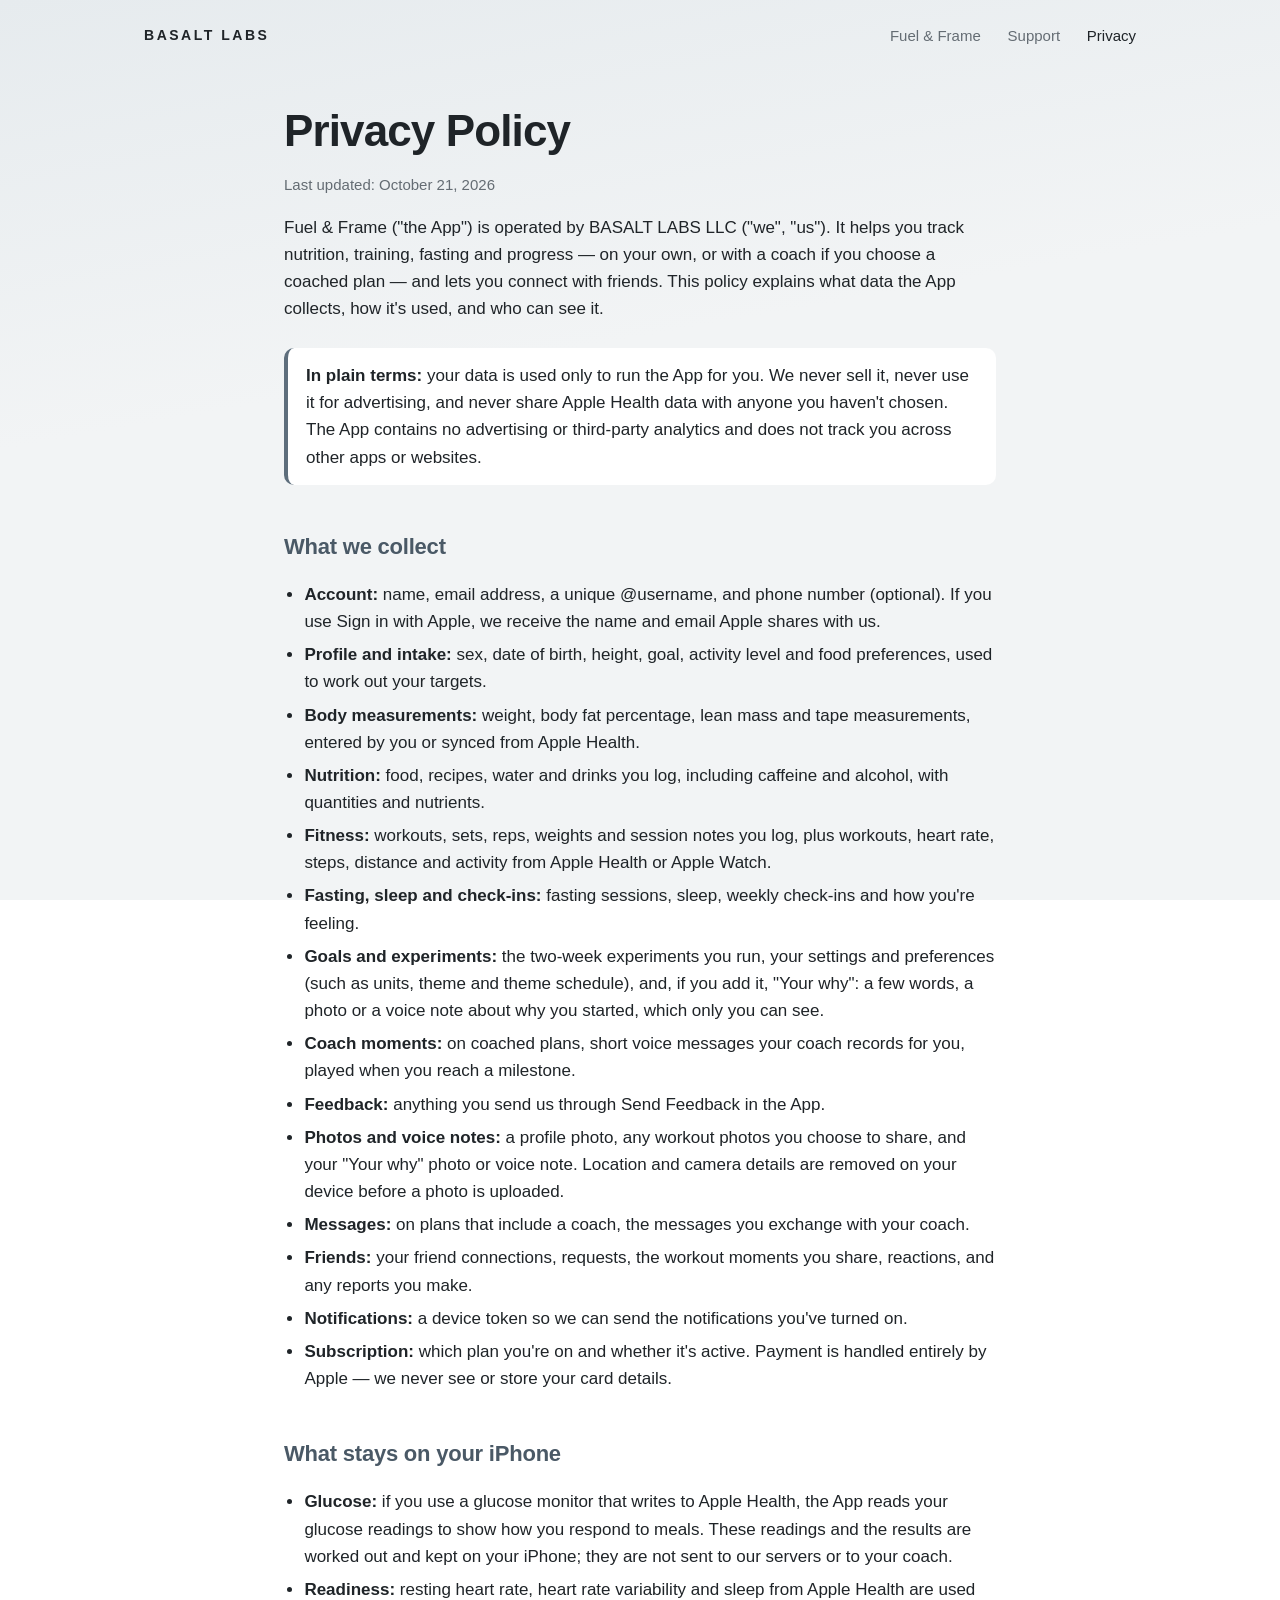
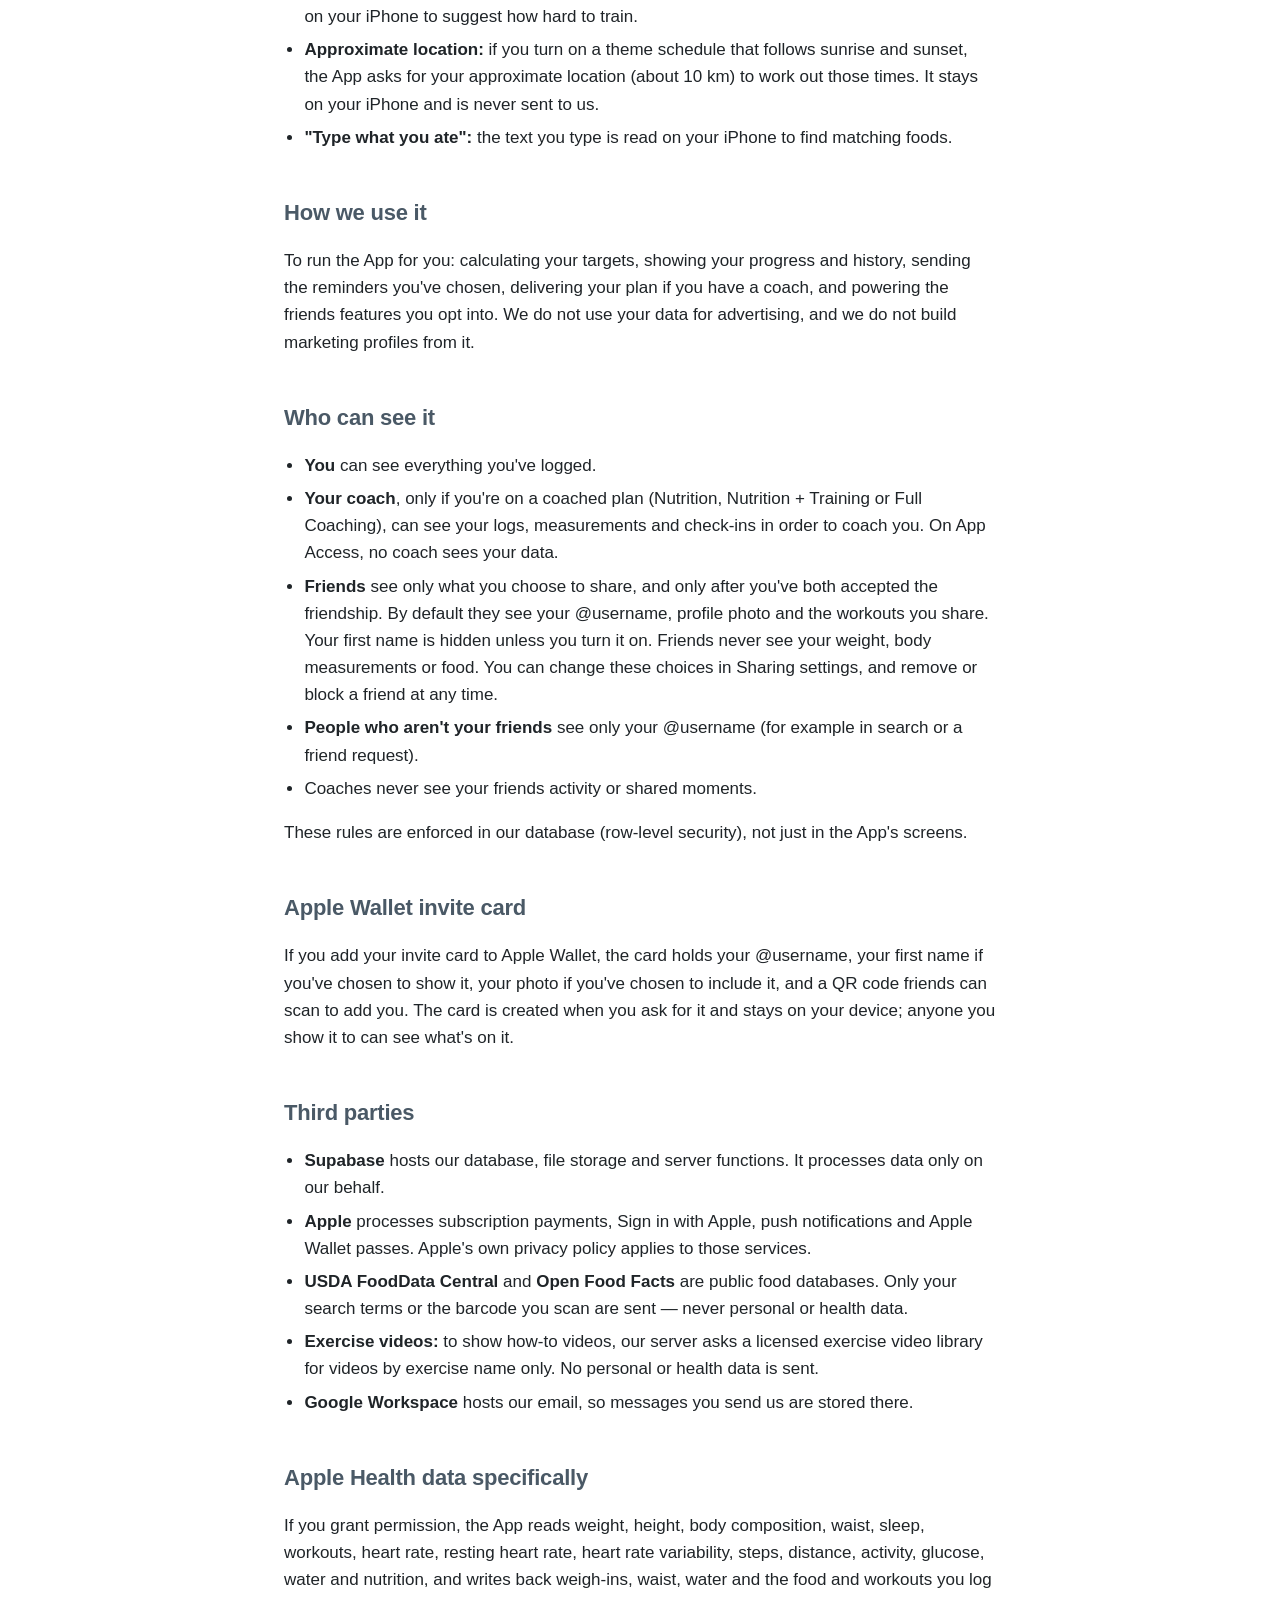
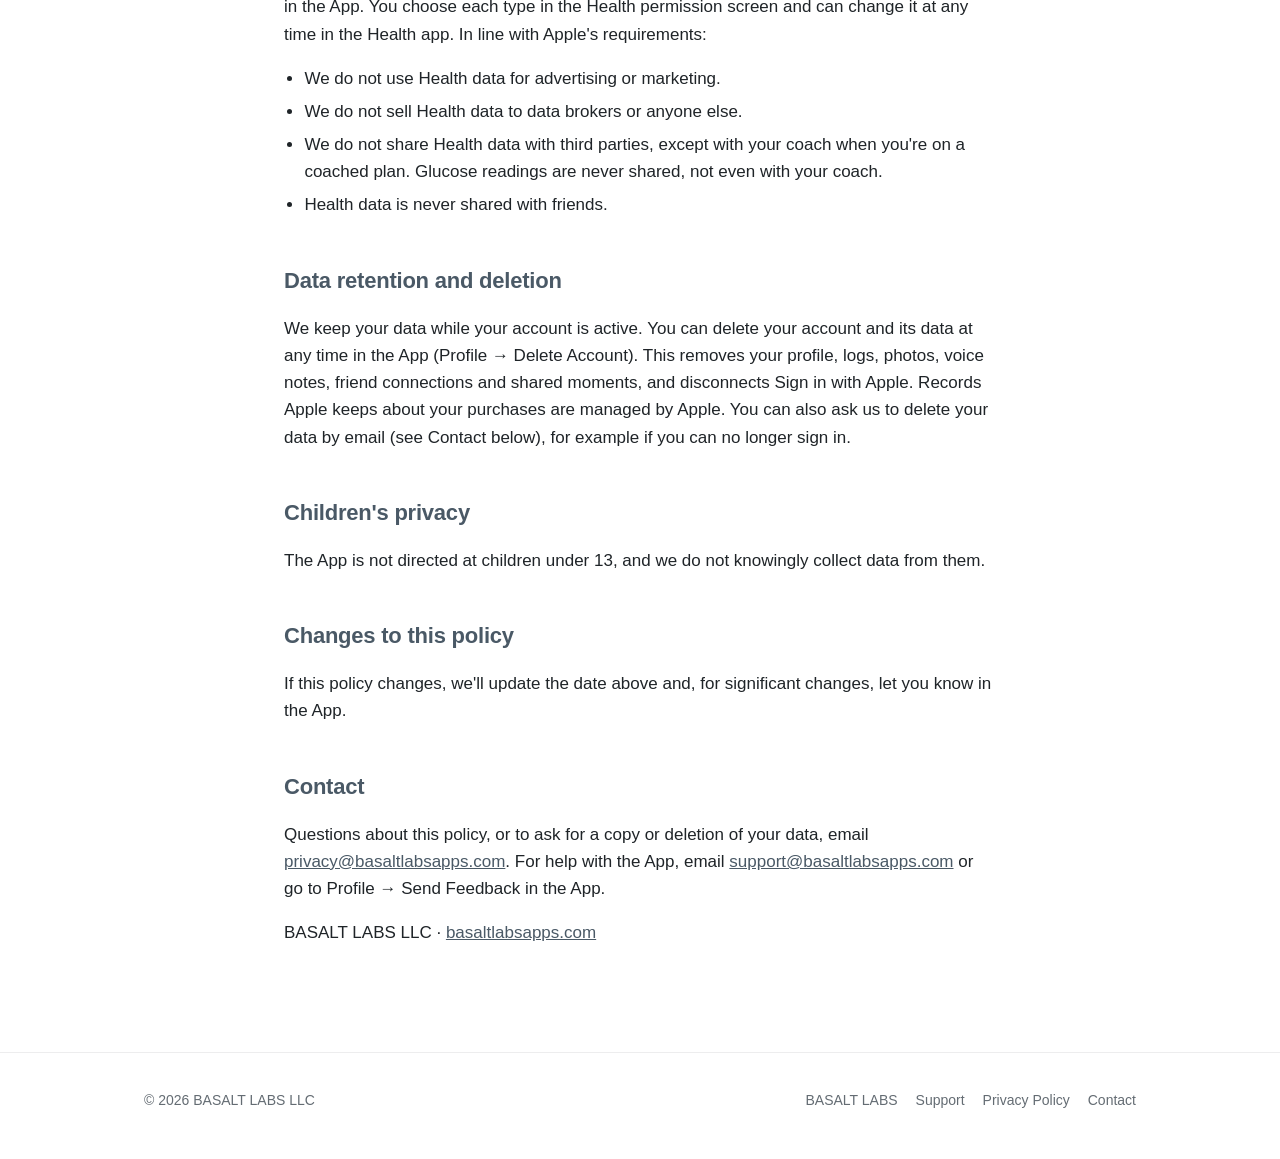
==== fuel-and-frame/privacy/index.html @ 99db5173 "BASALT LABS website: studio home, Fuel & Frame pages, support and privacy" ====
<!DOCTYPE html>
<html lang="en">
<head>
<meta charset="utf-8">
<meta name="viewport" content="width=device-width, initial-scale=1">
<title>Privacy Policy — Fuel &amp; Frame</title>
<meta name="description" content="How Fuel & Frame, by BASALT LABS LLC, collects, uses and protects your data.">
<link rel="icon" href="/favicon.png">
<link rel="stylesheet" href="/styles.css">
</head>
<body>

<header class="site">
  <div class="wrap">
    <a class="brand" href="/">BASALT LABS</a>
    <nav>
      <a href="/fuel-and-frame/">Fuel &amp; Frame</a>
      <a href="/fuel-and-frame/support/">Support</a>
      <a href="/fuel-and-frame/privacy/" aria-current="page">Privacy</a>
    </nav>
  </div>
</header>

<main class="doc">
<h1>Privacy Policy</h1>
<p class="updated">Last updated: October 21, 2026</p>

<p>
  Fuel &amp; Frame ("the App") is operated by BASALT LABS LLC ("we", "us").
  It helps you track nutrition, training,
  fasting and progress — on your own, or with a coach if you choose a coached
  plan — and lets you connect with friends. This policy explains what data the
  App collects, how it's used, and who can see it.
</p>

<div class="callout">
  <strong>In plain terms:</strong> your data is used only to run the App for
  you. We never sell it, never use it for advertising, and never share Apple
  Health data with anyone you haven't chosen. The App contains no advertising
  or third-party analytics and does not track you across other apps or
  websites.
</div>

<h2>What we collect</h2>
<ul>
  <li><strong>Account:</strong> name, email address, a unique @username, and
    phone number (optional). If you use Sign in with Apple, we receive the
    name and email Apple shares with us.</li>
  <li><strong>Profile and intake:</strong> sex, date of birth, height, goal,
    activity level and food preferences, used to work out your targets.</li>
  <li><strong>Body measurements:</strong> weight, body fat percentage, lean
    mass and tape measurements, entered by you or synced from Apple Health.</li>
  <li><strong>Nutrition:</strong> food, recipes, water and drinks you log,
    including caffeine and alcohol, with quantities and nutrients.</li>
  <li><strong>Fitness:</strong> workouts, sets, reps, weights and session
    notes you log, plus workouts, heart rate, steps, distance and activity
    from Apple Health or Apple Watch.</li>
  <li><strong>Fasting, sleep and check-ins:</strong> fasting sessions, sleep,
    weekly check-ins and how you're feeling.</li>
  <li><strong>Goals and experiments:</strong> the two-week experiments you
    run, your settings and preferences (such as units, theme and theme
    schedule), and, if you add it, "Your why": a few words, a photo or a
    voice note about why you started, which only you can see.</li>
  <li><strong>Coach moments:</strong> on coached plans, short voice messages
    your coach records for you, played when you reach a milestone.</li>
  <li><strong>Feedback:</strong> anything you send us through Send Feedback in
    the App.</li>
  <li><strong>Photos and voice notes:</strong> a profile photo, any workout
    photos you choose to share, and your "Your why" photo or voice note.
    Location and camera details are removed on your device before a photo is
    uploaded.</li>
  <li><strong>Messages:</strong> on plans that include a coach, the messages
    you exchange with your coach.</li>
  <li><strong>Friends:</strong> your friend connections, requests, the
    workout moments you share, reactions, and any reports you make.</li>
  <li><strong>Notifications:</strong> a device token so we can send the
    notifications you've turned on.</li>
  <li><strong>Subscription:</strong> which plan you're on and whether it's
    active. Payment is handled entirely by Apple — we never see or store your
    card details.</li>
</ul>

<h2>What stays on your iPhone</h2>
<ul>
  <li><strong>Glucose:</strong> if you use a glucose monitor that writes to
    Apple Health, the App reads your glucose readings to show how you
    respond to meals. These readings and the results are worked out and kept
    on your iPhone; they are not sent to our servers or to your coach.</li>
  <li><strong>Readiness:</strong> resting heart rate, heart rate variability
    and sleep from Apple Health are used on your iPhone to suggest how hard to
    train.</li>
  <li><strong>Approximate location:</strong> if you turn on a theme schedule
    that follows sunrise and sunset, the App asks for your approximate
    location (about 10 km) to work out those times. It stays on your iPhone
    and is never sent to us.</li>
  <li><strong>"Type what you ate":</strong> the text you type is read on your
    iPhone to find matching foods.</li>
</ul>

<h2>How we use it</h2>
<p>
  To run the App for you: calculating your targets, showing your progress and
  history, sending the reminders you've chosen, delivering your plan if you
  have a coach, and powering the friends features you opt into. We do not use
  your data for advertising, and we do not build marketing profiles from it.
</p>

<h2>Who can see it</h2>
<ul>
  <li><strong>You</strong> can see everything you've logged.</li>
  <li><strong>Your coach</strong>, only if you're on a coached plan (Nutrition,
    Nutrition + Training or Full Coaching), can see your logs, measurements
    and check-ins in order to coach you. On App Access, no coach sees your
    data.</li>
  <li><strong>Friends</strong> see only what you choose to share, and only
    after you've both accepted the friendship. By default they see your
    @username, profile photo and the workouts you share. Your first name is
    hidden unless you turn it on. Friends never see your weight, body
    measurements or food. You can change these choices in Sharing settings,
    and remove or block a friend at any time.</li>
  <li><strong>People who aren't your friends</strong> see only your @username
    (for example in search or a friend request).</li>
  <li>Coaches never see your friends activity or shared moments.</li>
</ul>
<p>
  These rules are enforced in our database (row-level security), not just in
  the App's screens.
</p>

<h2>Apple Wallet invite card</h2>
<p>
  If you add your invite card to Apple Wallet, the card holds your @username,
  your first name if you've chosen to show it, your photo if you've chosen to
  include it, and a QR code friends can scan to add you. The card is created
  when you ask for it and stays on your device; anyone you show it to can see
  what's on it.
</p>

<h2>Third parties</h2>
<ul>
  <li><strong>Supabase</strong> hosts our database, file storage and server
    functions. It processes data only on our behalf.</li>
  <li><strong>Apple</strong> processes subscription payments, Sign in with
    Apple, push notifications and Apple Wallet passes. Apple's own privacy
    policy applies to those services.</li>
  <li><strong>USDA FoodData Central</strong> and <strong>Open Food
    Facts</strong> are public food databases. Only your search terms or the
    barcode you scan are sent — never personal or health data.</li>
  <li><strong>Exercise videos:</strong> to show how-to videos, our server asks
    a licensed exercise video library for videos by exercise name only. No
    personal or health data is sent.</li>
  <li><strong>Google Workspace</strong> hosts our email, so messages you send
    us are stored there.</li>
</ul>

<h2>Apple Health data specifically</h2>
<p>
  If you grant permission, the App reads weight, height, body composition,
  waist, sleep, workouts, heart rate, resting heart rate, heart rate
  variability, steps, distance, activity, glucose, water and nutrition, and
  writes back weigh-ins, waist, water and the food and workouts
  you log in the App. You choose each type in the Health permission screen and
  can change it at any time in the Health app. In line with Apple's
  requirements:
</p>
<ul>
  <li>We do not use Health data for advertising or marketing.</li>
  <li>We do not sell Health data to data brokers or anyone else.</li>
  <li>We do not share Health data with third parties, except with your coach
    when you're on a coached plan. Glucose readings are never shared, not even
    with your coach.</li>
  <li>Health data is never shared with friends.</li>
</ul>

<h2>Data retention and deletion</h2>
<p>
  We keep your data while your account is active. You can delete your account
  and its data at any time in the App (Profile &rarr; Delete
  Account). This removes your profile, logs, photos, voice notes, friend
  connections and shared moments, and disconnects Sign in with Apple. Records Apple keeps about your purchases are managed by
  Apple. You can also ask us to delete your data by email (see Contact below), for example if you can no longer sign in.
</p>

<h2>Children's privacy</h2>
<p>
  The App is not directed at children under 13, and we do not knowingly
  collect data from them.
</p>

<h2>Changes to this policy</h2>
<p>
  If this policy changes, we'll update the date above and, for significant
  changes, let you know in the App.
</p>

<h2>Contact</h2>
<p>
  Questions about this policy, or to ask for a copy or deletion of your data,
  email <a href="mailto:privacy@basaltlabsapps.com">privacy@basaltlabsapps.com</a>.
  For help with the App, email
  <a href="mailto:support@basaltlabsapps.com">support@basaltlabsapps.com</a>
  or go to Profile &rarr; Send Feedback in the App.
</p>
<p>
  BASALT LABS LLC &middot;
  <a href="https://basaltlabsapps.com">basaltlabsapps.com</a>
</p>
</main>

<footer class="site">
  <div class="wrap">
    <span>© 2026 BASALT LABS LLC</span>
    <span><a href="/">BASALT LABS</a><a href="/fuel-and-frame/support/">Support</a><a href="/fuel-and-frame/privacy/">Privacy Policy</a><a href="mailto:hello@basaltlabsapps.com">Contact</a></span>
  </div>
</footer>

</body>
</html>
---- styles.css ----
/* BASALT LABS — calm, light-first, Mist & Slate palette */
:root {
  --bg: #F2F4F5;
  --surface: #FFFFFF;
  --tint: #E6EBEE;
  --text: #1F2428;
  --text-2: #646C73;
  --accent: #5E6E7C;
  --accent-deep: #4A5966;
  --warm: #A9765F;
  --hairline: rgba(31, 36, 40, 0.08);
  --radius: 22px;
}
@media (prefers-color-scheme: dark) {
  :root {
    --bg: #202427;
    --surface: #2A2F33;
    --tint: #283036;
    --text: #EEF1F3;
    --text-2: #A3ABB2;
    --accent: #AEBDCA;
    --accent-deep: #C3D0DB;
    --warm: #D8AF9C;
    --hairline: rgba(238, 241, 243, 0.08);
  }
}
* { box-sizing: border-box; }
html { -webkit-text-size-adjust: 100%; }
body {
  margin: 0;
  font-family: -apple-system, BlinkMacSystemFont, "SF Pro Text", "Segoe UI", Helvetica, Arial, sans-serif;
  color: var(--text);
  background: linear-gradient(170deg, var(--tint), var(--bg) 40%) fixed;
  line-height: 1.6;
  font-size: 17px;
}
a { color: var(--accent-deep); }
.wrap { max-width: 1040px; margin: 0 auto; padding: 0 24px; }

/* Header */
header.site { padding: 22px 0; }
header.site .wrap { display: flex; align-items: center; justify-content: space-between; }
.brand { font-weight: 700; letter-spacing: 0.18em; font-size: 14px; color: var(--text); text-decoration: none; }
nav a { color: var(--text-2); text-decoration: none; margin-left: 22px; font-size: 15px; }
nav a:hover, nav a[aria-current="page"] { color: var(--text); }

/* Hero */
.hero { padding: 56px 0 40px; display: grid; grid-template-columns: 1.1fr 0.9fr; gap: 48px; align-items: center; }
.eyebrow { font-size: 13px; font-weight: 700; letter-spacing: 0.14em; color: var(--accent); text-transform: uppercase; }
h1 { font-size: clamp(36px, 5.4vw, 58px); line-height: 1.08; letter-spacing: -0.02em; margin: 12px 0 18px; }
.lead { font-size: 20px; color: var(--text-2); max-width: 34em; }
.app-row { display: flex; align-items: center; gap: 14px; margin-top: 28px; }
.app-row img { width: 64px; height: 64px; border-radius: 15px; box-shadow: 0 6px 18px rgba(0,0,0,0.12); }
.app-row strong { display: block; font-size: 18px; }
.app-row span { color: var(--text-2); font-size: 15px; }
.pill { display: inline-block; margin-top: 26px; padding: 12px 22px; border-radius: 999px; background: var(--accent); color: var(--surface); font-weight: 600; font-size: 15px; text-decoration: none; }
.phones { position: relative; height: 560px; }
.phones img {
  position: absolute; width: 250px; border-radius: 34px;
  box-shadow: 0 24px 60px rgba(31, 36, 40, 0.22); border: 6px solid var(--surface);
}
.phones img:nth-child(1) { left: 0; top: 40px; transform: rotate(-4deg); }
.phones img:nth-child(2) { right: 0; top: 0; transform: rotate(3deg); z-index: 1; }

/* Sections */
section { padding: 44px 0; }
h2 { font-size: 30px; letter-spacing: -0.01em; margin: 0 0 8px; }
.sub { color: var(--text-2); margin: 0 0 28px; }
.grid3 { display: grid; grid-template-columns: repeat(3, 1fr); gap: 18px; }
.card { background: var(--surface); border-radius: var(--radius); padding: 26px; border: 1px solid var(--hairline); }
.card h3 { margin: 6px 0 8px; font-size: 19px; }
.card p { margin: 0; color: var(--text-2); font-size: 16px; }
.dot { width: 34px; height: 34px; border-radius: 50%; border: 3px solid var(--accent); }
.dot.warm { border-color: var(--warm); }
.dot.gold { border-color: #B59A62; }
.privacy-band { background: var(--surface); border-radius: var(--radius); padding: 34px; border: 1px solid var(--hairline); }
.contact-list { list-style: none; padding: 0; margin: 0; }
.contact-list li { padding: 10px 0; border-top: 1px solid var(--hairline); display: flex; justify-content: space-between; gap: 16px; flex-wrap: wrap; }
.contact-list li:first-child { border-top: 0; }
.contact-list span { color: var(--text-2); }

/* Text pages (support, privacy) */
.doc { max-width: 760px; margin: 0 auto; padding: 24px 24px 64px; }
.doc h1 { font-size: clamp(32px, 4.6vw, 44px); }
.doc h2 { font-size: 22px; margin-top: 2em; color: var(--accent-deep); }
.doc h3 { font-size: 18px; margin: 1.4em 0 0.3em; }
.doc .updated { color: var(--text-2); font-size: 15px; }
.doc ul { padding-left: 1.2em; }
.doc li { margin: 0.35em 0; }
.callout { background: var(--surface); border-left: 4px solid var(--accent); padding: 14px 18px; border-radius: 10px; margin: 1.5em 0; }

/* Footer */
footer.site { padding: 36px 0 48px; color: var(--text-2); font-size: 14px; border-top: 1px solid var(--hairline); margin-top: 24px; }
footer.site .wrap { display: flex; justify-content: space-between; gap: 16px; flex-wrap: wrap; }
footer.site a { color: var(--text-2); margin-left: 18px; text-decoration: none; }
footer.site a:first-child { margin-left: 0; }

@media (max-width: 820px) {
  .hero { grid-template-columns: 1fr; padding-top: 24px; }
  .phones { height: 430px; max-width: 420px; margin: 0 auto; width: 100%; }
  .phones img { width: 195px; }
  .grid3 { grid-template-columns: 1fr; }
  nav a { margin-left: 14px; }
}

/* Studio home: apps grid */
.studio-hero { padding: 72px 0 36px; max-width: 760px; }
.apps { display: grid; grid-template-columns: repeat(2, 1fr); gap: 18px; }
.app-card { display: flex; gap: 18px; align-items: center; background: var(--surface); border-radius: var(--radius); padding: 22px; border: 1px solid var(--hairline); text-decoration: none; color: var(--text); }
.app-card:hover { border-color: var(--accent); }
.app-card img { width: 72px; height: 72px; border-radius: 17px; box-shadow: 0 6px 18px rgba(0,0,0,0.12); }
.app-card h3 { margin: 0 0 4px; font-size: 20px; }
.app-card p { margin: 0; color: var(--text-2); font-size: 15px; }
.app-card .soon { width: 72px; height: 72px; border-radius: 17px; border: 2px dashed var(--hairline); display: grid; place-items: center; color: var(--text-2); font-size: 28px; flex: none; }
.app-card.muted { cursor: default; }
.app-card.muted:hover { border-color: var(--hairline); }
.link-list { list-style: none; padding: 0; }
.link-list li { padding: 14px 0; border-top: 1px solid var(--hairline); }
@media (max-width: 820px) { .apps { grid-template-columns: 1fr; } }
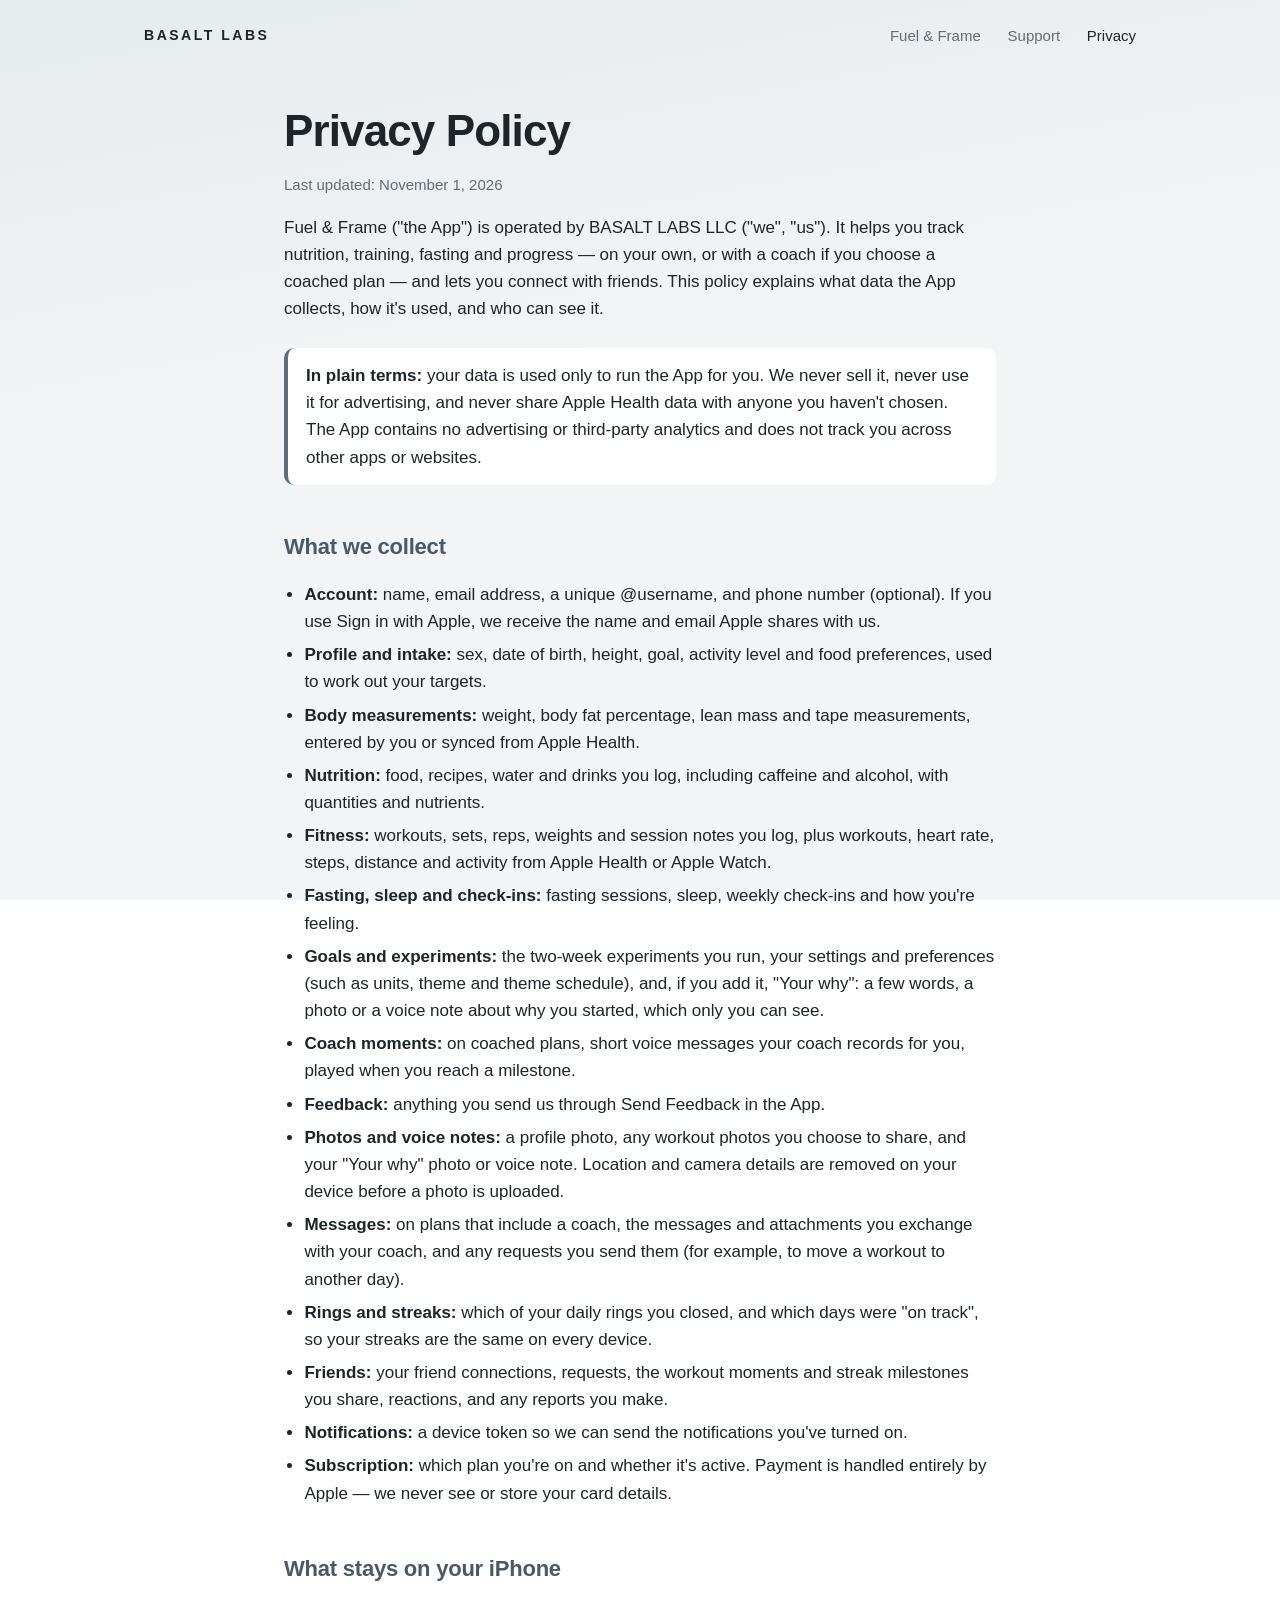
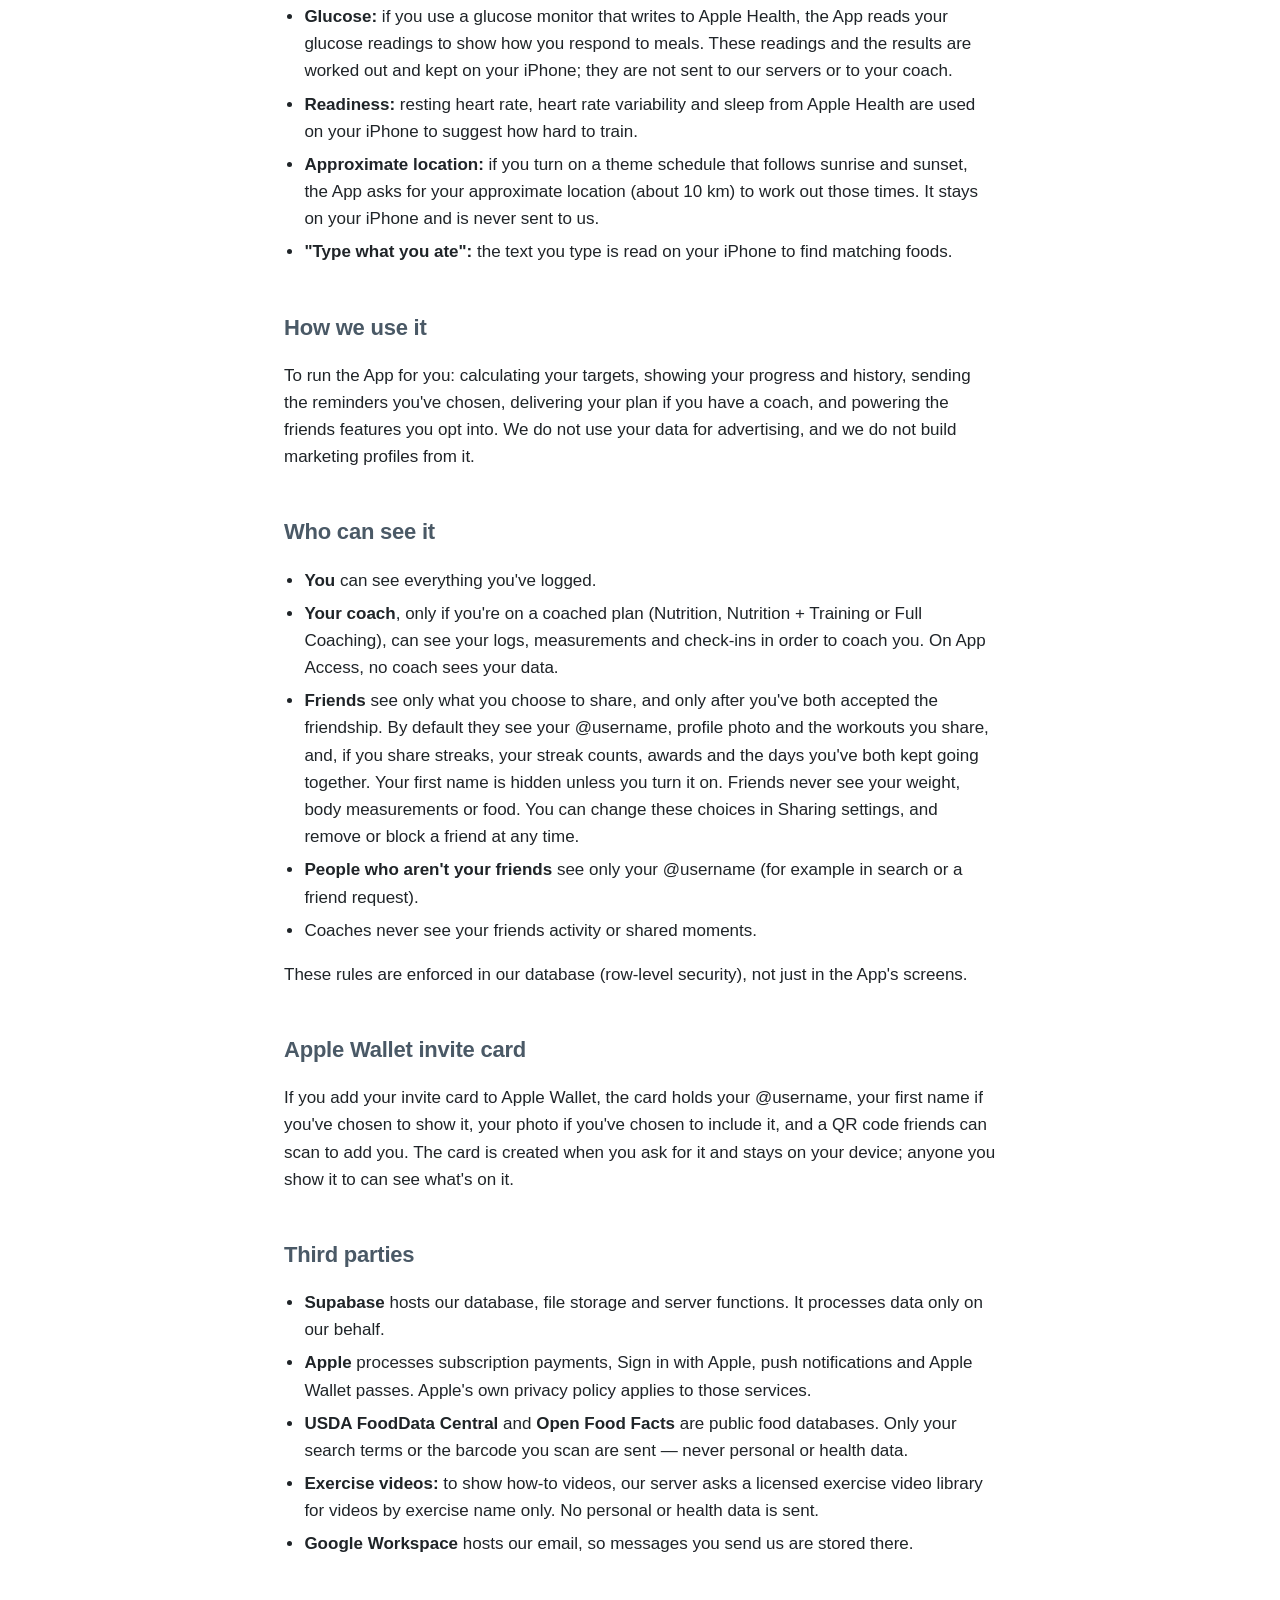
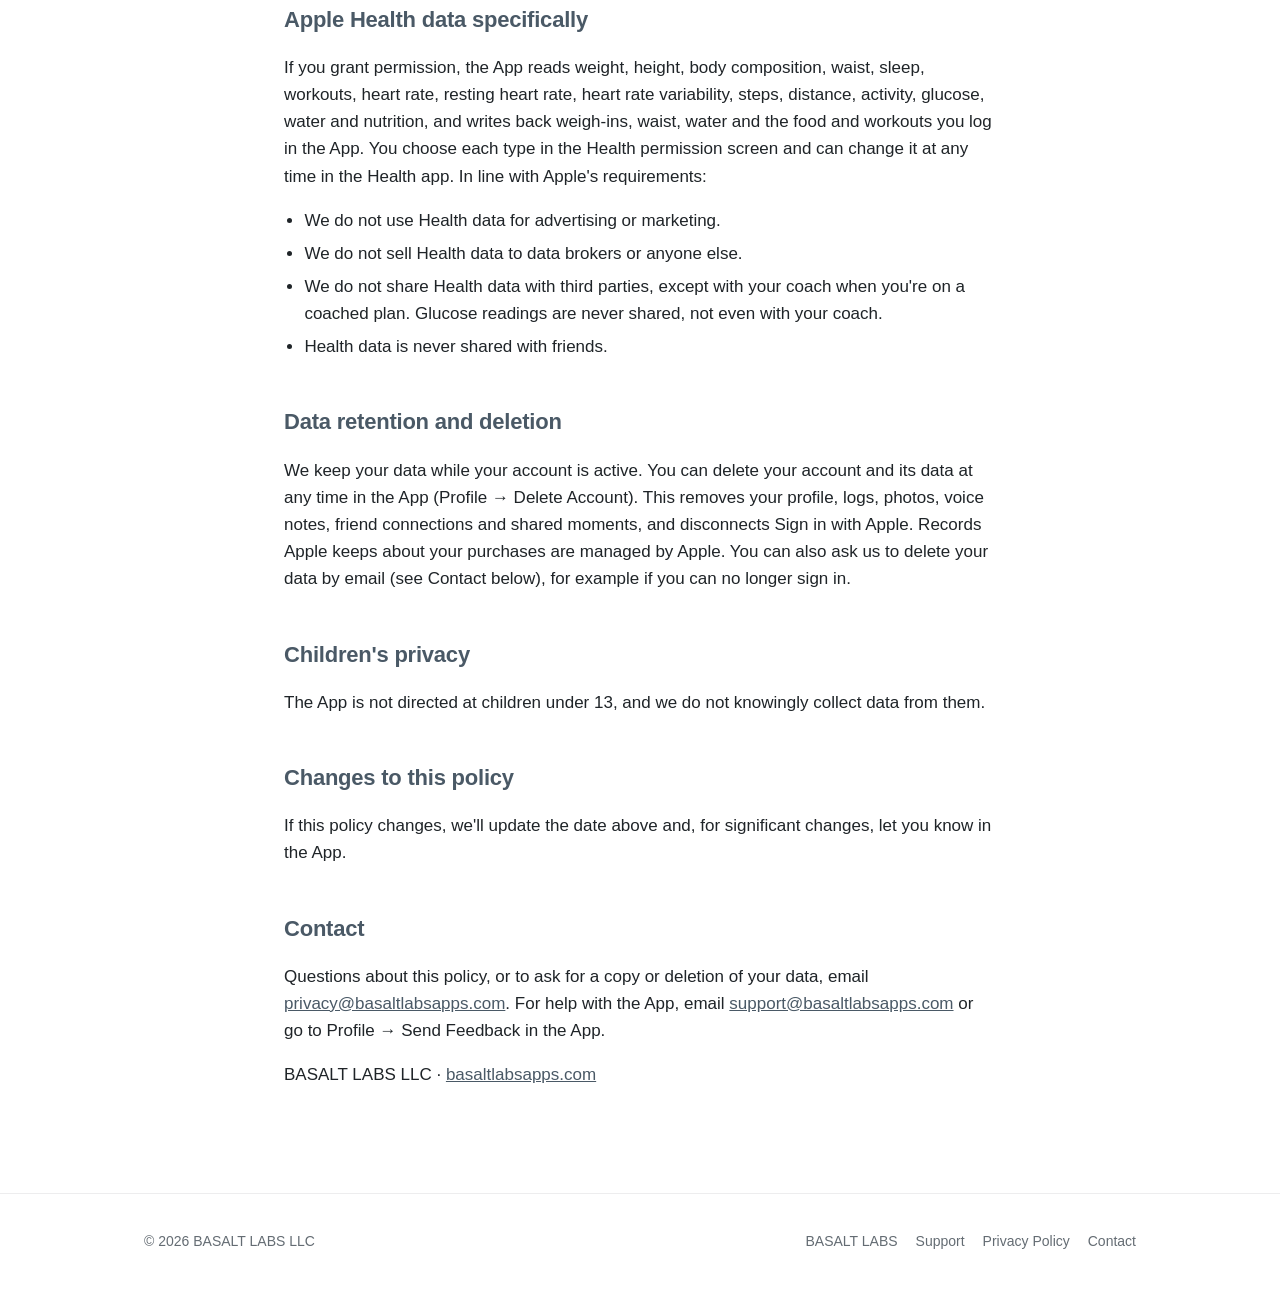
==== commit c6dfed53: "Privacy policy: streaks, coach requests and attachments (Nov 1, 2026) Co-Authored-By: Claude Opus 5." ====
--- a/fuel-and-frame/privacy/index.html
+++ b/fuel-and-frame/privacy/index.html
@@ -23,7 +23,7 @@
 
 <main class="doc">
 <h1>Privacy Policy</h1>
-<p class="updated">Last updated: October 21, 2026</p>
+<p class="updated">Last updated: November 1, 2026</p>
 
 <p>
   Fuel &amp; Frame ("the App") is operated by BASALT LABS LLC ("we", "us").
@@ -70,9 +70,14 @@
     Location and camera details are removed on your device before a photo is
     uploaded.</li>
   <li><strong>Messages:</strong> on plans that include a coach, the messages
-    you exchange with your coach.</li>
+    and attachments you exchange with your coach, and any requests you send
+    them (for example, to move a workout to another day).</li>
+  <li><strong>Rings and streaks:</strong> which of your daily rings you
+    closed, and which days were "on track", so your streaks are the same on
+    every device.</li>
   <li><strong>Friends:</strong> your friend connections, requests, the
-    workout moments you share, reactions, and any reports you make.</li>
+    workout moments and streak milestones you share, reactions, and any
+    reports you make.</li>
   <li><strong>Notifications:</strong> a device token so we can send the
     notifications you've turned on.</li>
   <li><strong>Subscription:</strong> which plan you're on and whether it's
@@ -114,9 +119,10 @@
     data.</li>
   <li><strong>Friends</strong> see only what you choose to share, and only
     after you've both accepted the friendship. By default they see your
-    @username, profile photo and the workouts you share. Your first name is
-    hidden unless you turn it on. Friends never see your weight, body
-    measurements or food. You can change these choices in Sharing settings,
+    @username, profile photo and the workouts you share, and, if you share
+    streaks, your streak counts, awards and the days you've both kept going
+    together. Your first name is hidden unless you turn it on. Friends never
+    see your weight, body measurements or food. You can change these choices in Sharing settings,
     and remove or block a friend at any time.</li>
   <li><strong>People who aren't your friends</strong> see only your @username
     (for example in search or a friend request).</li>
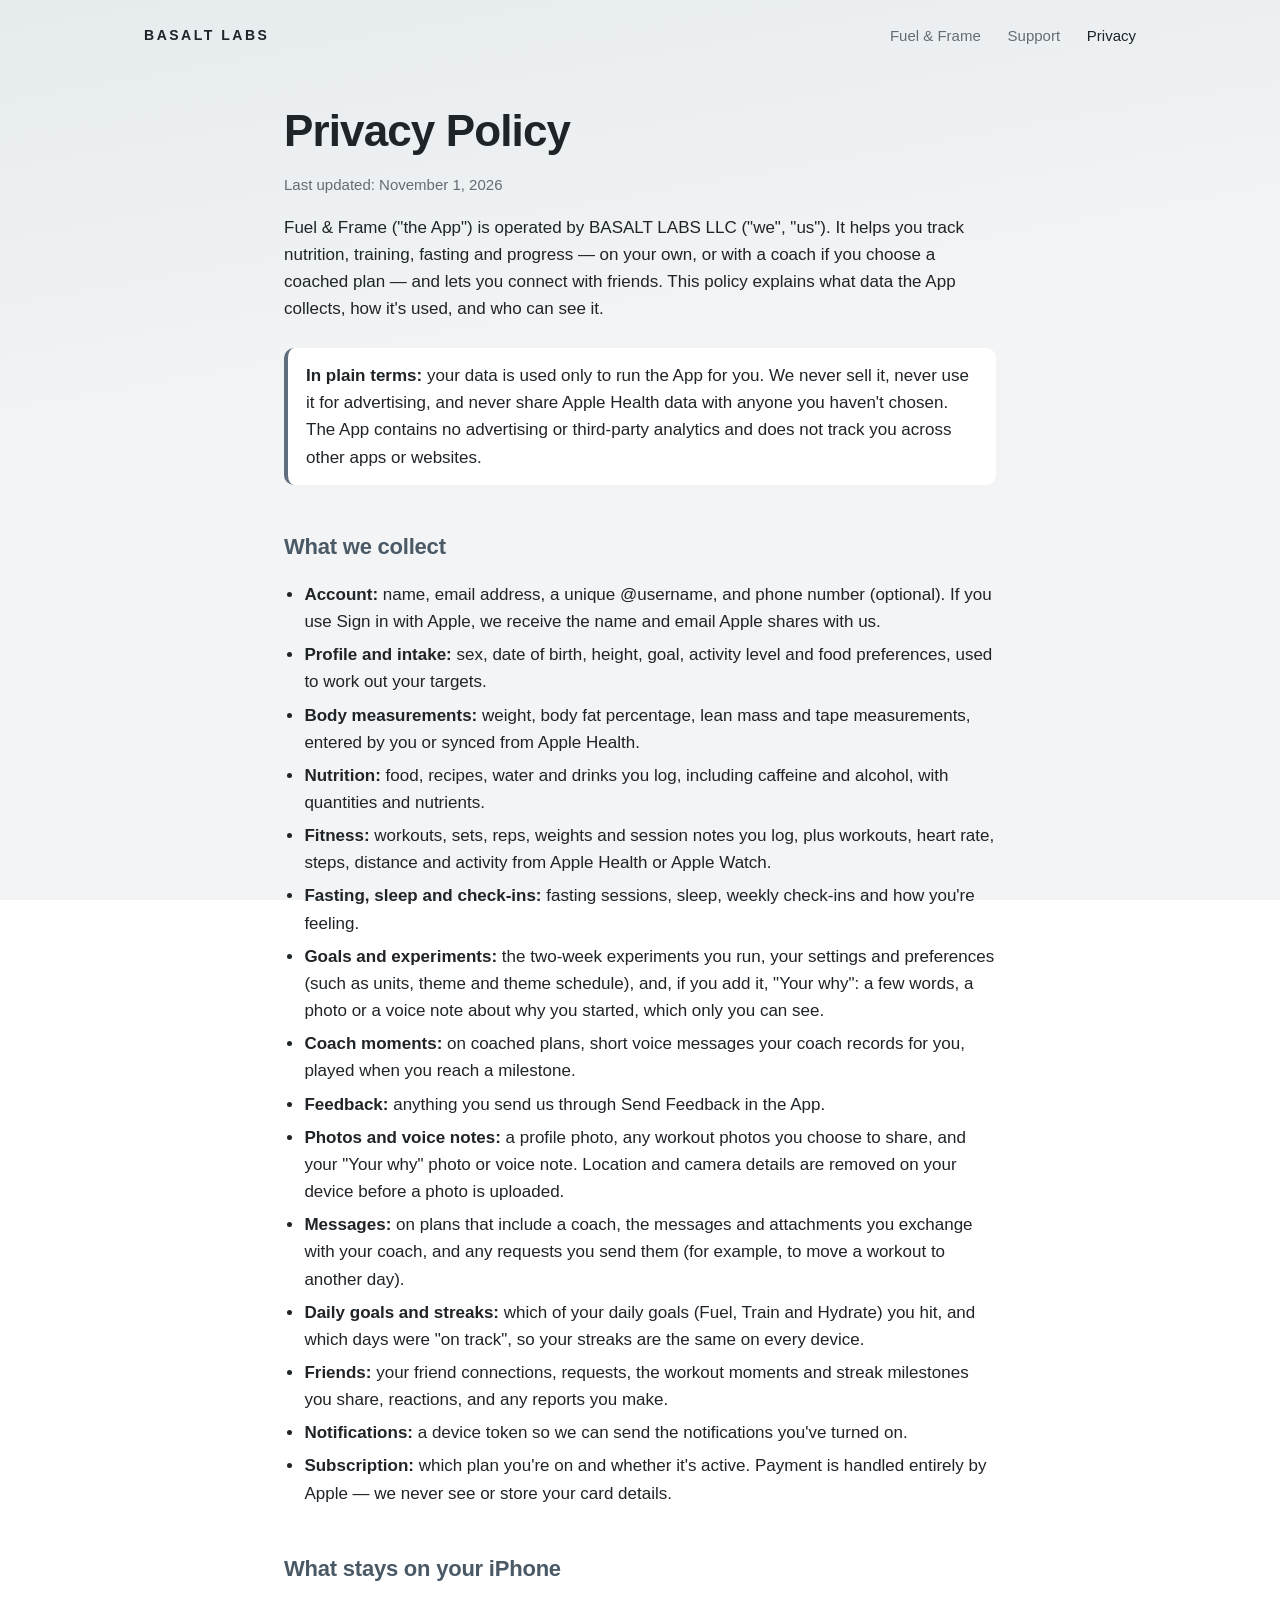
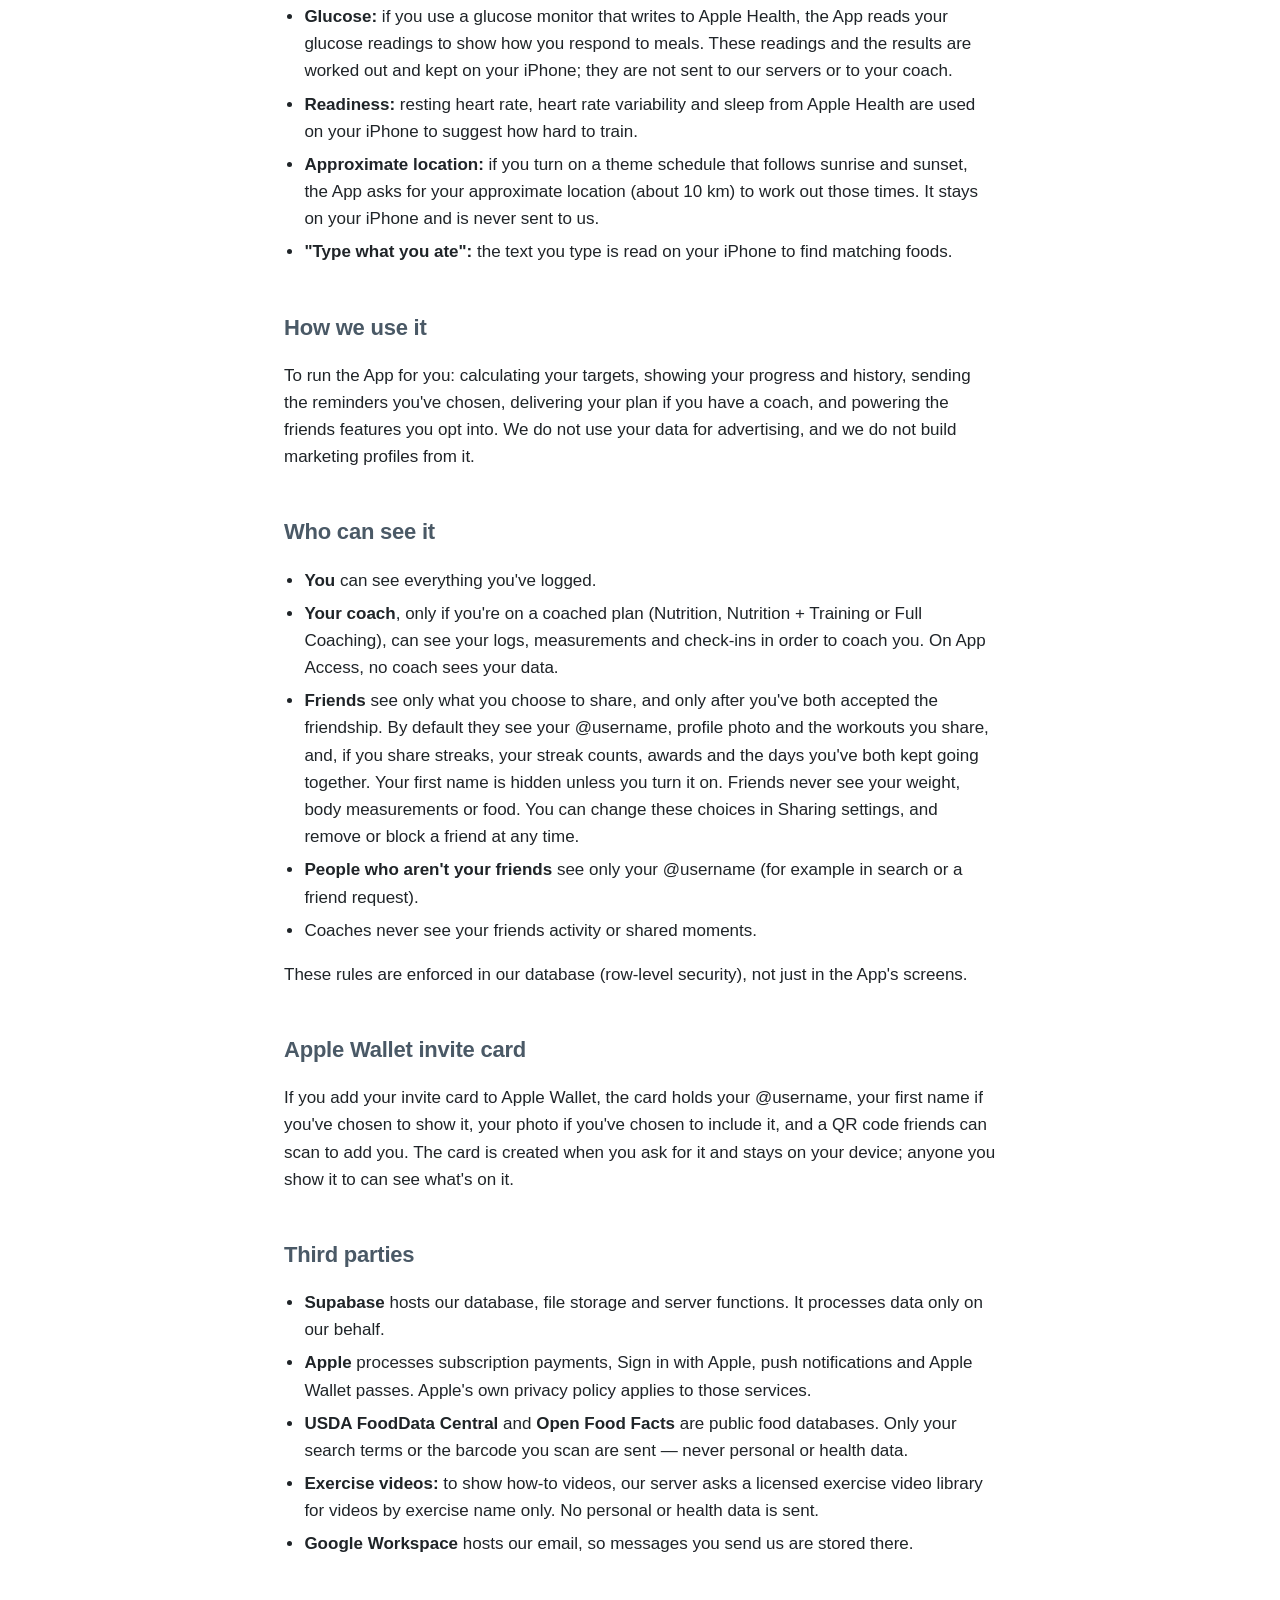
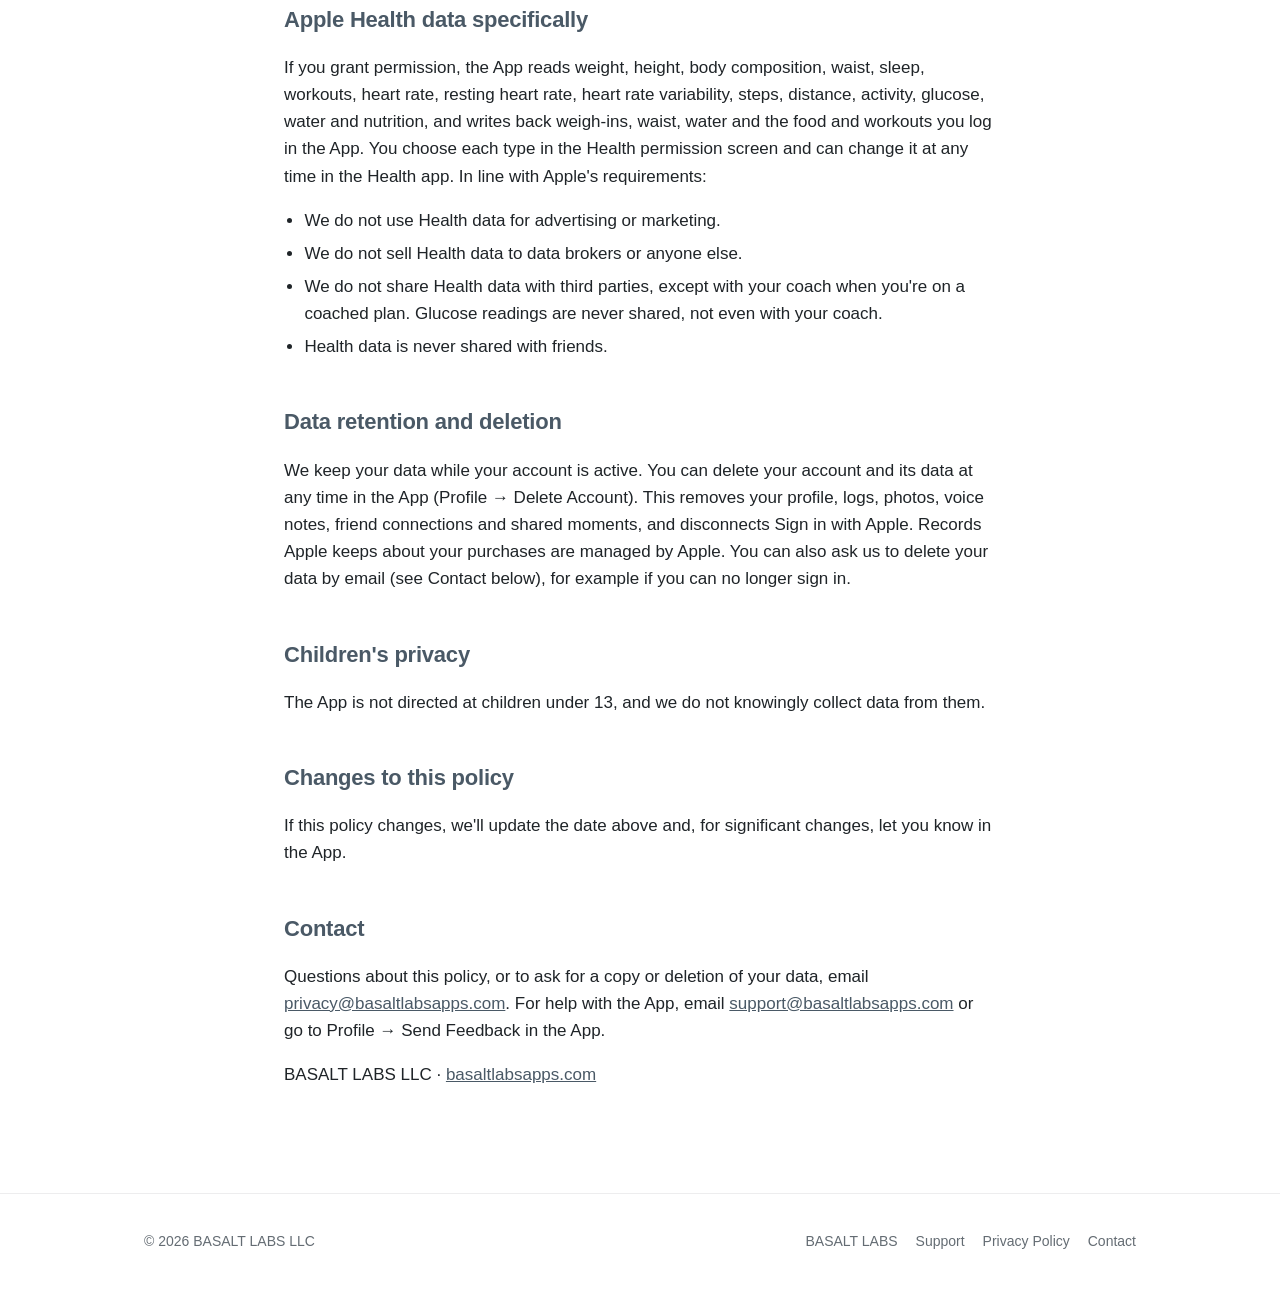
==== commit 8ee0a109: "Goals wording: daily goals you hit, not rings you close (matches the app) Co-Authored-By: Claude Opu" ====
--- a/fuel-and-frame/privacy/index.html
+++ b/fuel-and-frame/privacy/index.html
@@ -72,8 +72,8 @@
   <li><strong>Messages:</strong> on plans that include a coach, the messages
     and attachments you exchange with your coach, and any requests you send
     them (for example, to move a workout to another day).</li>
-  <li><strong>Rings and streaks:</strong> which of your daily rings you
-    closed, and which days were "on track", so your streaks are the same on
+  <li><strong>Daily goals and streaks:</strong> which of your daily goals
+    (Fuel, Train and Hydrate) you hit, and which days were "on track", so your streaks are the same on
     every device.</li>
   <li><strong>Friends:</strong> your friend connections, requests, the
     workout moments and streak milestones you share, reactions, and any
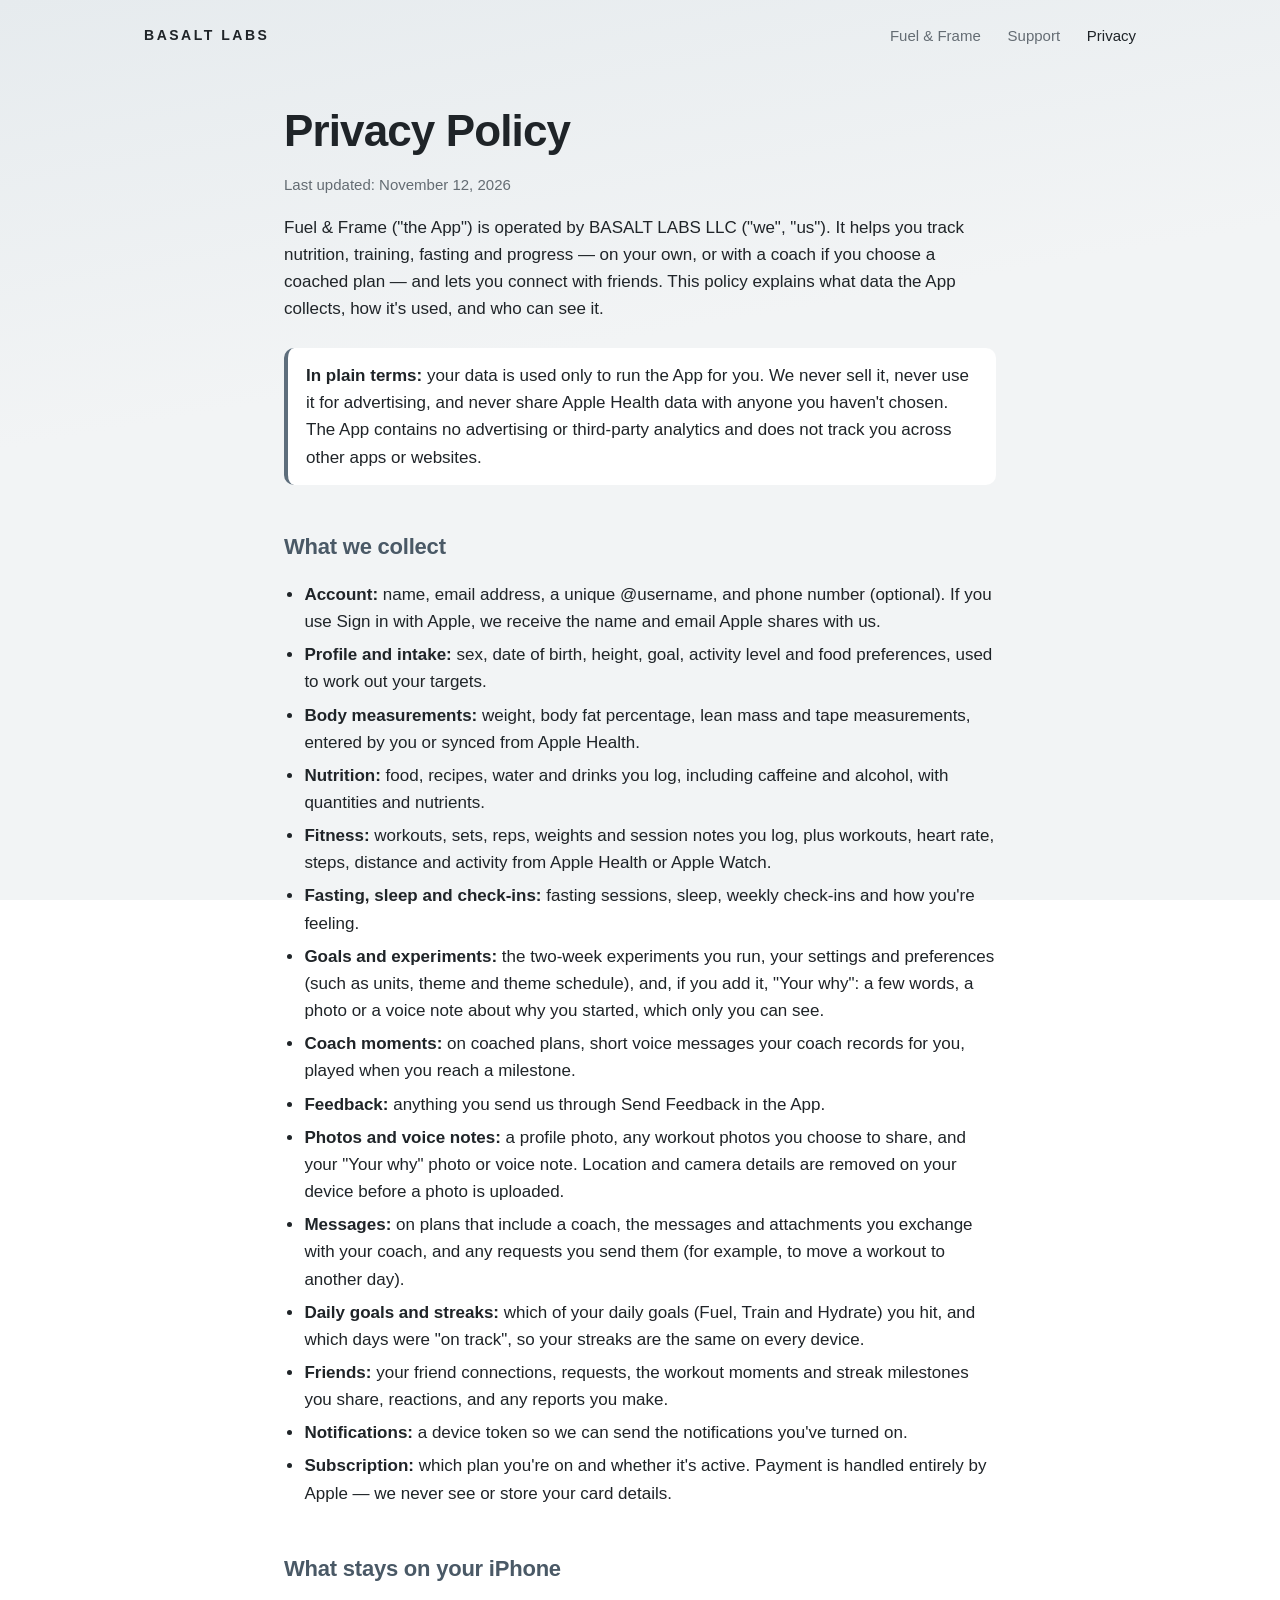
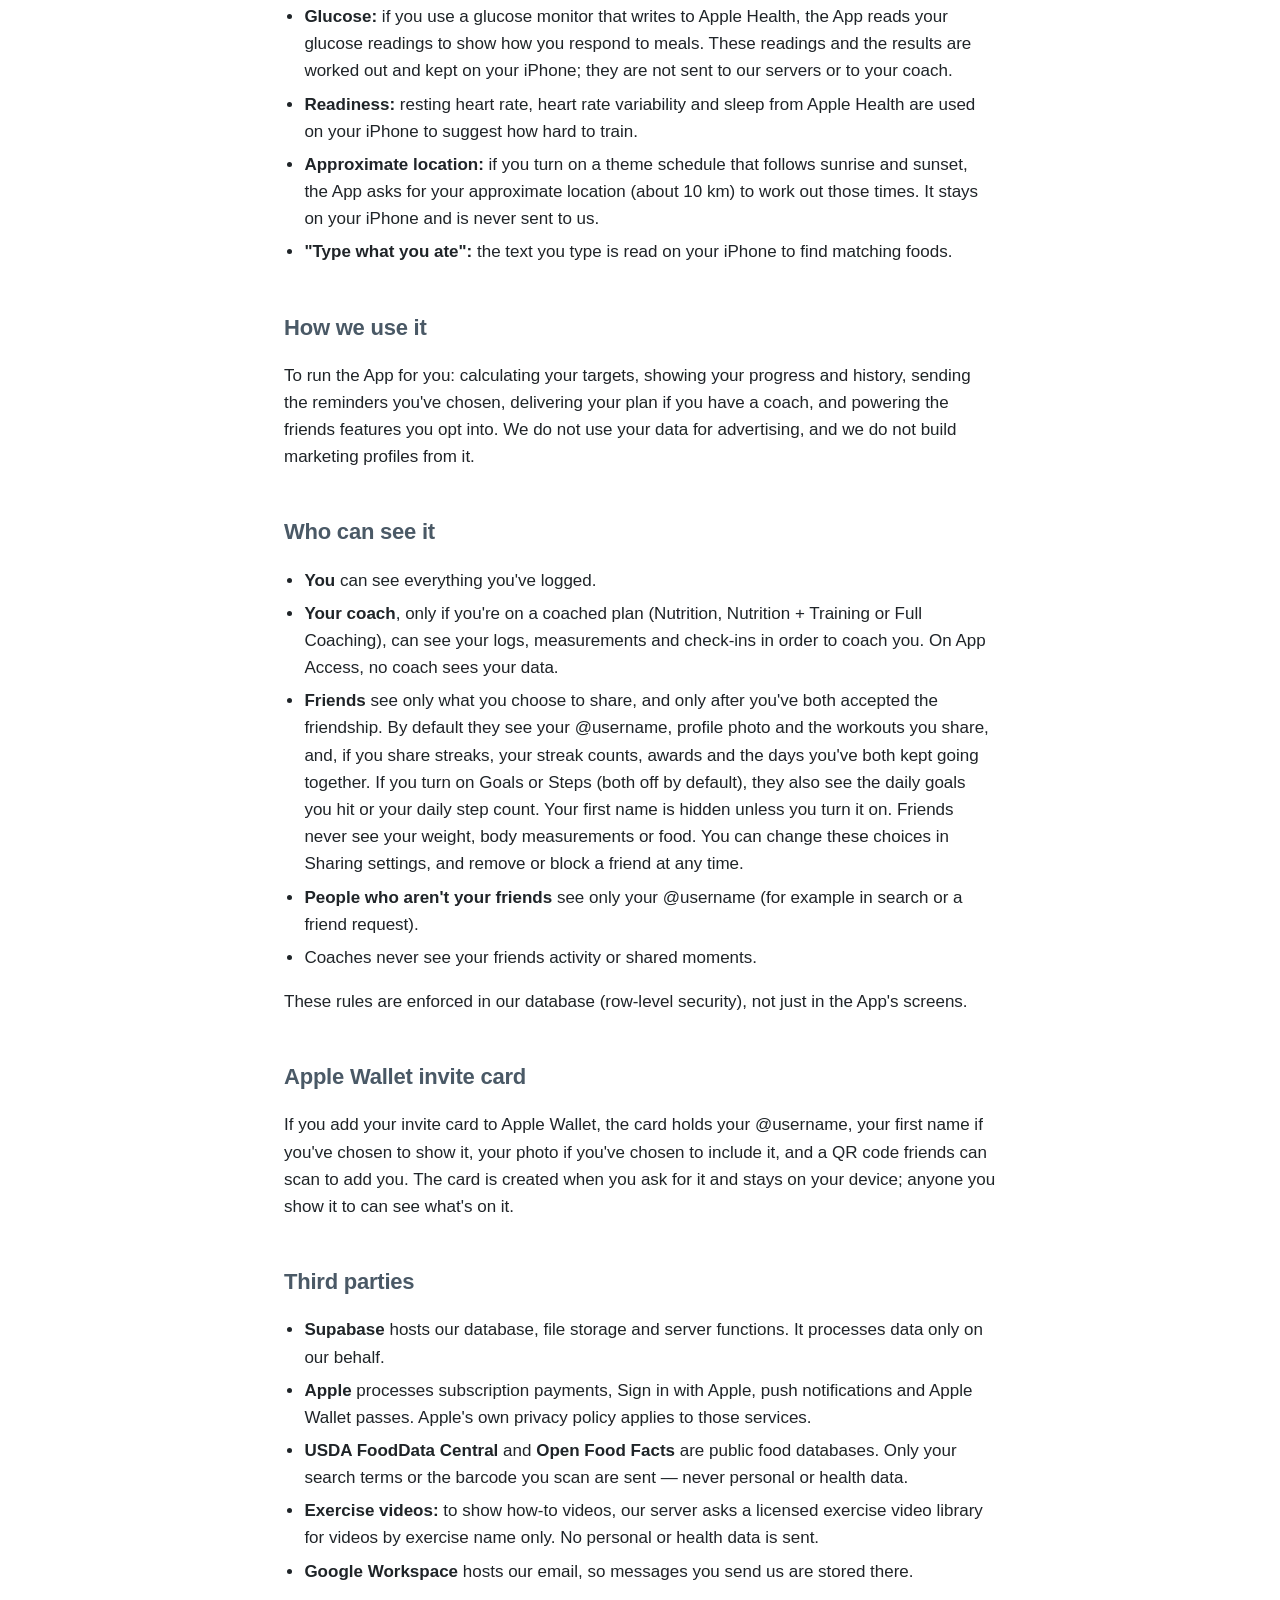
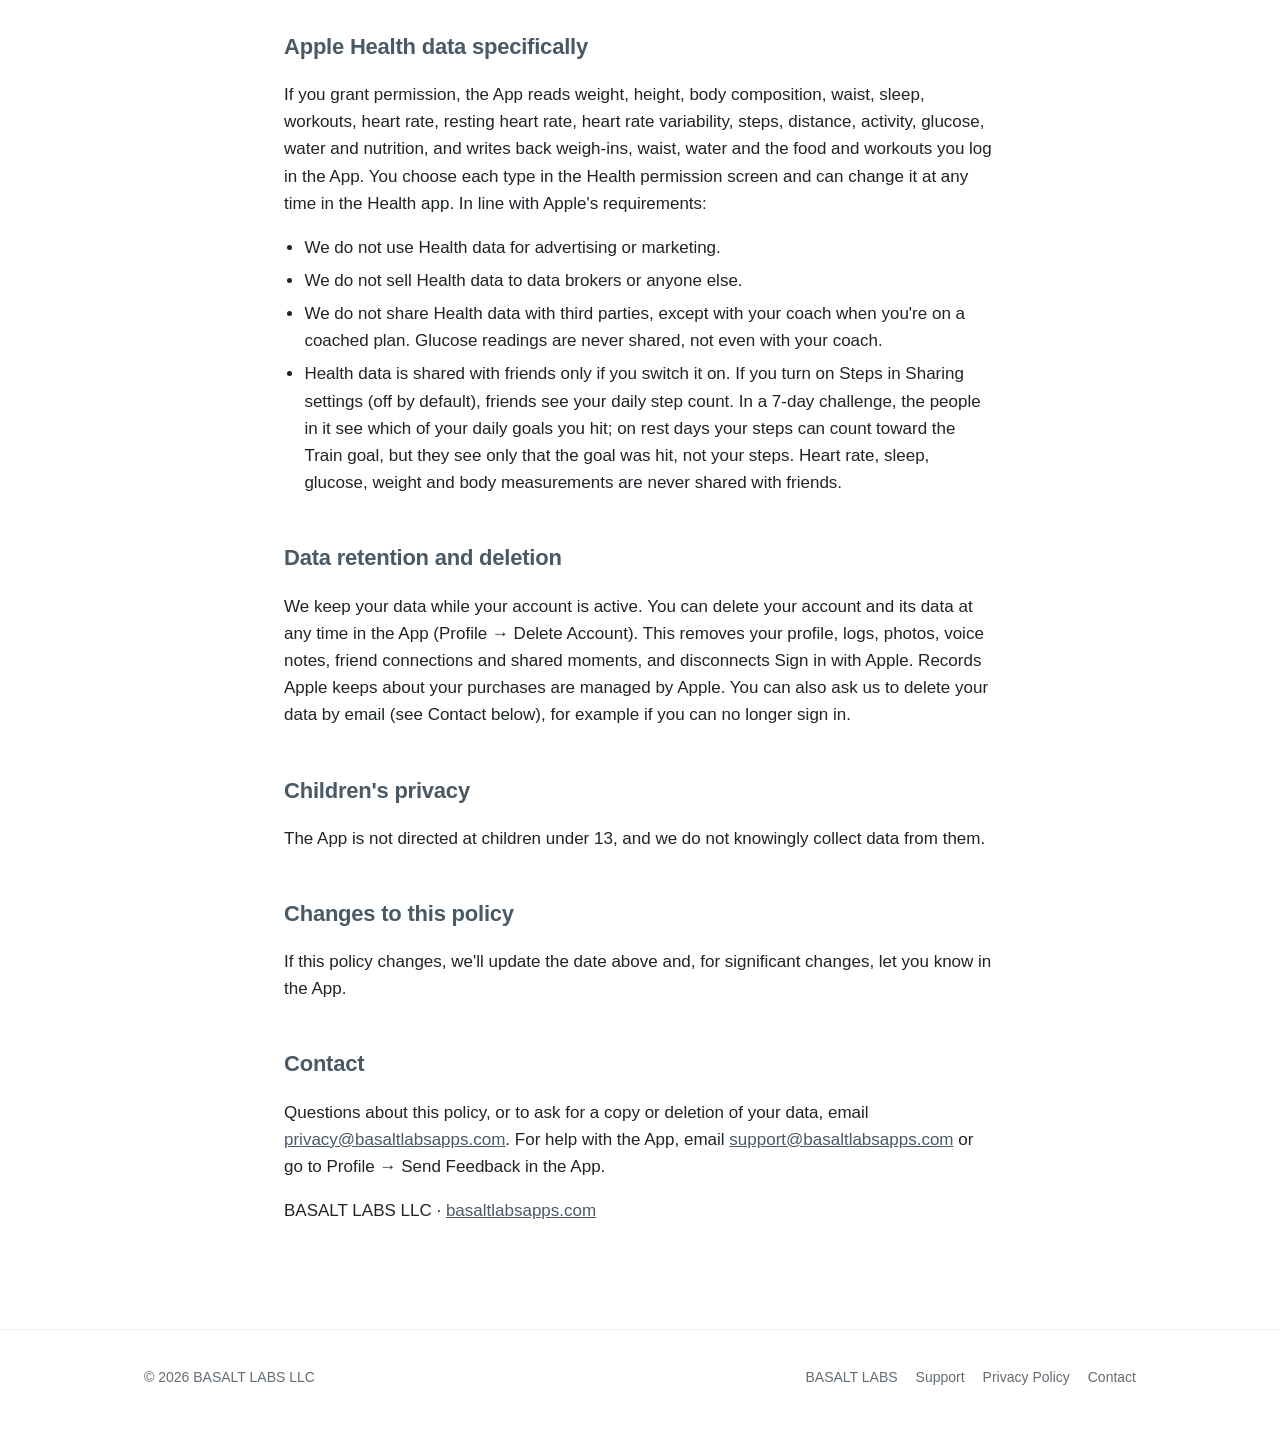
==== commit cd244bc0: "Privacy policy: steps and challenge goals shared with friends only when switched on (Nov 12, 2026); " ====
--- a/fuel-and-frame/privacy/index.html
+++ b/fuel-and-frame/privacy/index.html
@@ -23,7 +23,7 @@
 
 <main class="doc">
 <h1>Privacy Policy</h1>
-<p class="updated">Last updated: November 1, 2026</p>
+<p class="updated">Last updated: November 12, 2026</p>
 
 <p>
   Fuel &amp; Frame ("the App") is operated by BASALT LABS LLC ("we", "us").
@@ -121,8 +121,10 @@
     after you've both accepted the friendship. By default they see your
     @username, profile photo and the workouts you share, and, if you share
     streaks, your streak counts, awards and the days you've both kept going
-    together. Your first name is hidden unless you turn it on. Friends never
-    see your weight, body measurements or food. You can change these choices in Sharing settings,
+    together. If you turn on Goals or Steps (both off by default), they also
+    see the daily goals you hit or your daily step count. Your first name is
+    hidden unless you turn it on. Friends never see your weight, body
+    measurements or food. You can change these choices in Sharing settings,
     and remove or block a friend at any time.</li>
   <li><strong>People who aren't your friends</strong> see only your @username
     (for example in search or a friend request).</li>
@@ -175,7 +177,12 @@
   <li>We do not share Health data with third parties, except with your coach
     when you're on a coached plan. Glucose readings are never shared, not even
     with your coach.</li>
-  <li>Health data is never shared with friends.</li>
+  <li>Health data is shared with friends only if you switch it on. If you turn
+    on Steps in Sharing settings (off by default), friends see your daily step
+    count. In a 7-day challenge, the people in it see which of your daily goals
+    you hit; on rest days your steps can count toward the Train goal, but they
+    see only that the goal was hit, not your steps. Heart rate, sleep, glucose,
+    weight and body measurements are never shared with friends.</li>
 </ul>
 
 <h2>Data retention and deletion</h2>
